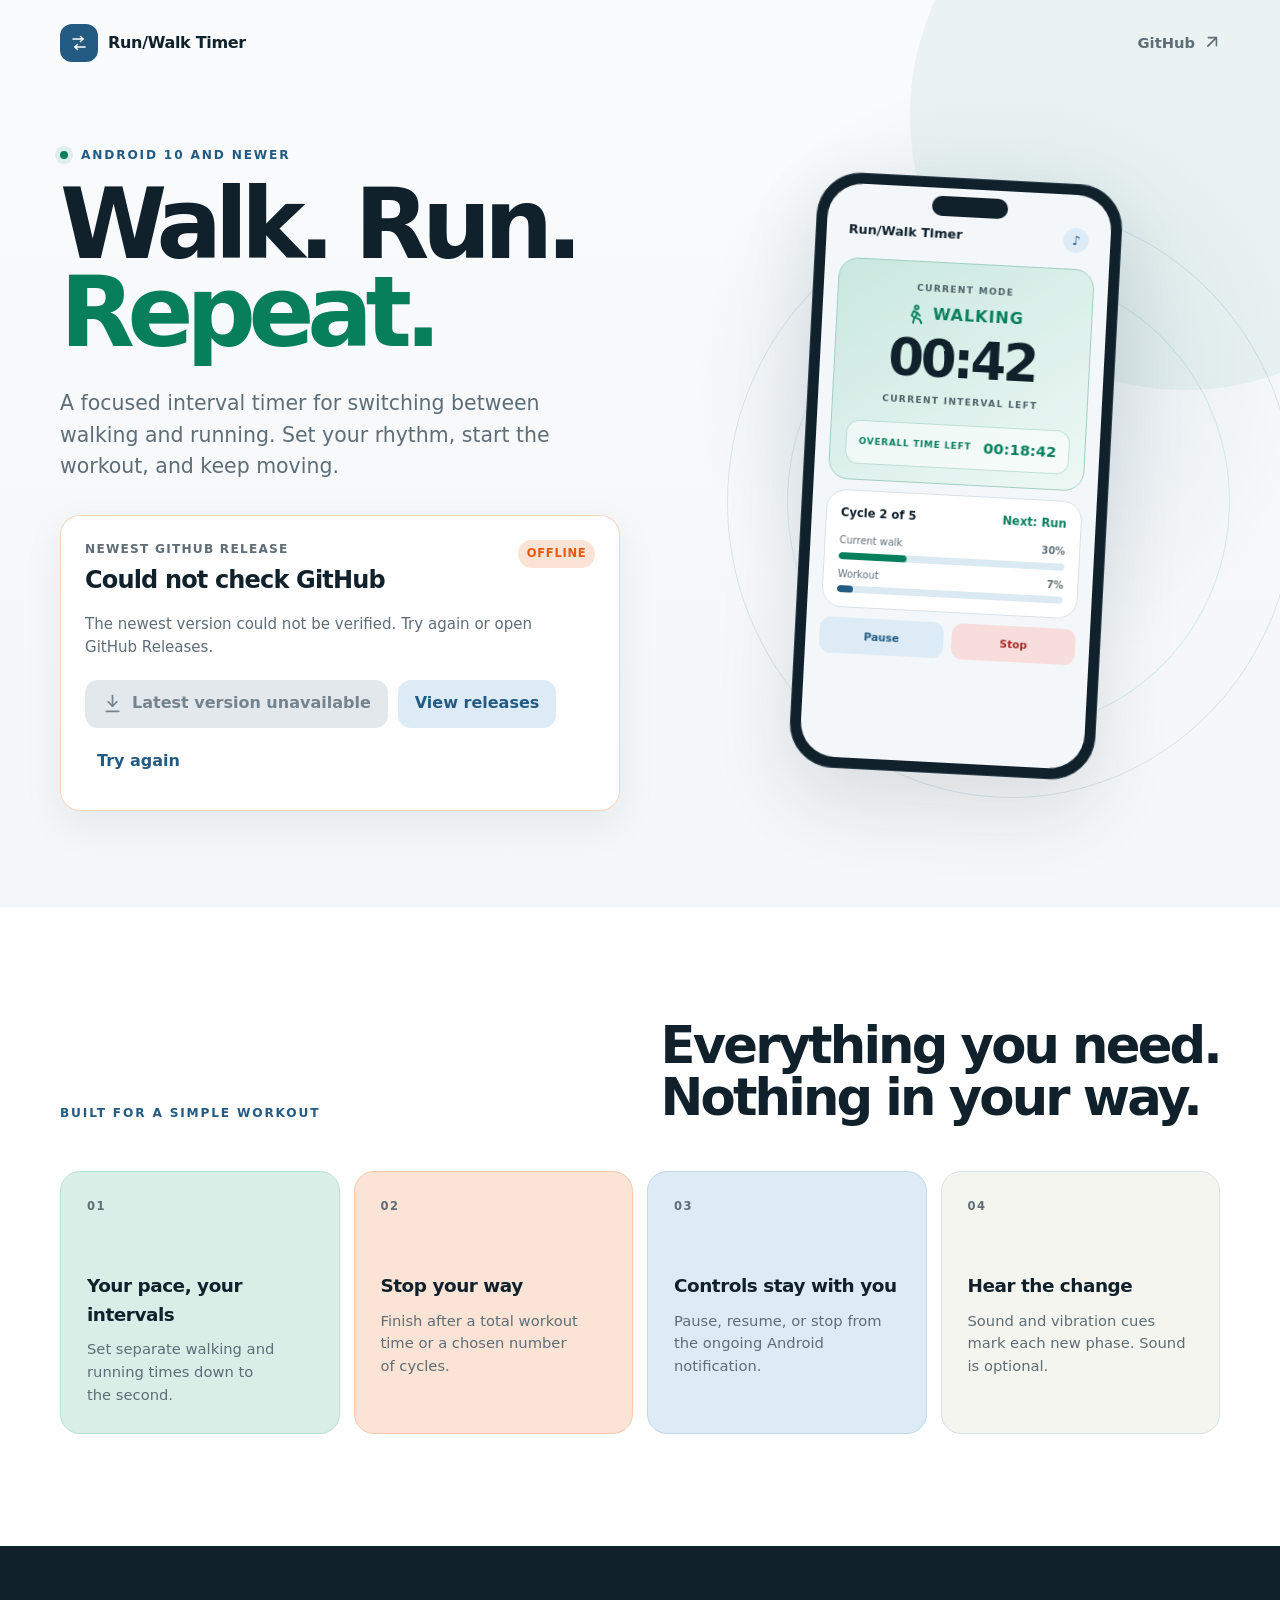
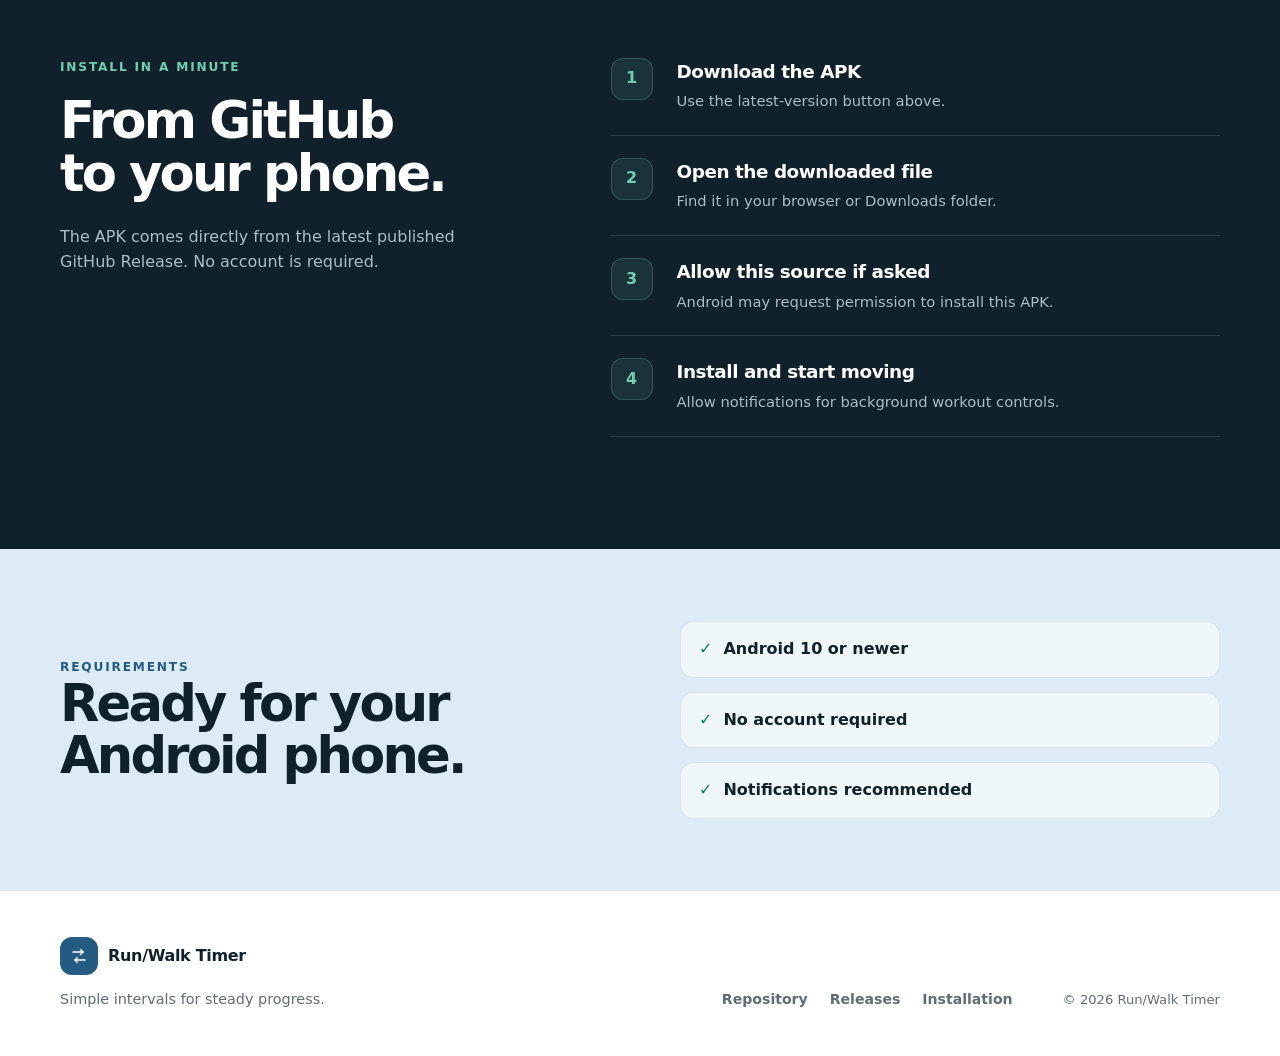
==== website/index.html @ bf188dac "Initial release of Run Walk Timer" ====
<!doctype html>
<html lang="en">
  <head>
    <meta charset="utf-8" />
    <meta name="viewport" content="width=device-width, initial-scale=1" />
    <meta
      name="description"
      content="Download the latest Run/Walk Timer APK directly from GitHub Releases."
    />
    <meta name="theme-color" content="#f4f7f9" />
    <title>Run/Walk Timer — Android download</title>
    <link rel="icon" href="favicon.svg" type="image/svg+xml" />
    <link rel="stylesheet" href="styles.css" />
    <script src="config.js" defer></script>
    <script src="app.js" defer></script>
  </head>
  <body>
    <a class="skip-link" href="#main-content">Skip to content</a>

    <header class="site-header">
      <div class="shell header-inner">
        <a class="brand" href="#top" aria-label="Run/Walk Timer home">
          <span class="brand-mark" aria-hidden="true">
            <svg viewBox="0 0 48 48" role="img">
              <path d="M12 16h20l-5-5" />
              <path d="m32 16-5 5" />
              <path d="M36 32H16l5-5" />
              <path d="m16 32 5 5" />
            </svg>
          </span>
          <span>Run/Walk Timer</span>
        </a>

        <a class="header-link" data-repository-link href="#">
          GitHub
          <svg viewBox="0 0 20 20" aria-hidden="true">
            <path d="M7 4h9v9" />
            <path d="m16 4-9.5 9.5" />
          </svg>
        </a>
      </div>
    </header>

    <main id="main-content">
      <section class="hero" id="top">
        <div class="shell hero-grid">
          <div class="hero-copy">
            <p class="eyebrow">
              <span class="status-dot" aria-hidden="true"></span>
              Android 10 and newer
            </p>
            <h1>Walk. Run.<br /><span>Repeat.</span></h1>
            <p class="hero-intro">
              A focused interval timer for switching between walking and running.
              Set your rhythm, start the workout, and keep moving.
            </p>

            <section
              class="release-card"
              id="release-panel"
              data-state="loading"
              aria-labelledby="release-version"
              aria-busy="true"
            >
              <div class="release-heading">
                <div>
                  <p class="release-label">Newest GitHub release</p>
                  <h2 id="release-version">Checking GitHub…</h2>
                </div>
                <span class="release-badge" id="release-badge">Live</span>
              </div>

              <p class="release-message" id="release-message" aria-live="polite">
                Looking for the newest Android package.
              </p>

              <dl class="release-meta" id="release-meta" hidden>
                <div>
                  <dt>Published</dt>
                  <dd id="release-date">—</dd>
                </div>
                <div>
                  <dt>APK size</dt>
                  <dd id="release-size">—</dd>
                </div>
              </dl>

              <div class="release-actions">
                <a
                  class="button button-primary"
                  id="download-button"
                  aria-disabled="true"
                >
                  <svg viewBox="0 0 24 24" aria-hidden="true">
                    <path d="M12 3v12" />
                    <path d="m7 10 5 5 5-5" />
                    <path d="M5 21h14" />
                  </svg>
                  <span>Checking latest version…</span>
                </a>
                <a
                  class="button button-secondary"
                  id="releases-button"
                  data-releases-link
                  href="#"
                >
                  View releases
                </a>
                <button class="text-button" id="retry-button" type="button" hidden>
                  Try again
                </button>
              </div>
            </section>
          </div>

          <div class="phone-stage" aria-label="Preview of the Run/Walk Timer app">
            <div class="orbit orbit-one" aria-hidden="true"></div>
            <div class="orbit orbit-two" aria-hidden="true"></div>
            <div class="phone">
              <div class="phone-speaker" aria-hidden="true"></div>
              <div class="phone-screen">
                <div class="phone-title-row">
                  <span>Run/Walk Timer</span>
                  <span class="phone-sound" aria-hidden="true">♪</span>
                </div>

                <div class="mode-card">
                  <p>Current mode</p>
                  <strong>
                    <svg viewBox="0 0 24 24" aria-hidden="true">
                      <circle cx="13" cy="4" r="2" />
                      <path d="m10 21 1-6-3-2 2-5 4 2 3 3" />
                      <path d="m14 10-2 5 5 2 2 4" />
                    </svg>
                    Walking
                  </strong>
                  <span class="mode-time">00:42</span>
                  <small>Current interval left</small>
                  <div class="overall-time">
                    <span>Overall time left</span>
                    <b>00:18:42</b>
                  </div>
                </div>

                <div class="progress-card">
                  <div><b>Cycle 2 of 5</b><span>Next: Run</span></div>
                  <p>Current walk <b>30%</b></p>
                  <span class="progress-track"><i></i></span>
                  <p>Workout <b>7%</b></p>
                  <span class="progress-track workout"><i></i></span>
                </div>

                <div class="phone-controls" aria-hidden="true">
                  <span>Pause</span>
                  <span>Stop</span>
                </div>
              </div>
            </div>
          </div>
        </div>
      </section>

      <section class="section" id="features">
        <div class="shell">
          <div class="section-heading">
            <p class="eyebrow">Built for a simple workout</p>
            <h2>Everything you need.<br />Nothing in your way.</h2>
          </div>

          <div class="feature-grid">
            <article class="feature-card feature-walk">
              <span class="feature-number">01</span>
              <h3>Your pace, your intervals</h3>
              <p>Set separate walking and running times down to the second.</p>
            </article>
            <article class="feature-card feature-run">
              <span class="feature-number">02</span>
              <h3>Stop your way</h3>
              <p>Finish after a total workout time or a chosen number of cycles.</p>
            </article>
            <article class="feature-card feature-blue">
              <span class="feature-number">03</span>
              <h3>Controls stay with you</h3>
              <p>Pause, resume, or stop from the ongoing Android notification.</p>
            </article>
            <article class="feature-card feature-neutral">
              <span class="feature-number">04</span>
              <h3>Hear the change</h3>
              <p>Sound and vibration cues mark each new phase. Sound is optional.</p>
            </article>
          </div>
        </div>
      </section>

      <section class="section install-section" id="install">
        <div class="shell install-grid">
          <div class="section-heading install-heading">
            <p class="eyebrow">Install in a minute</p>
            <h2>From GitHub<br />to your phone.</h2>
            <p>
              The APK comes directly from the latest published GitHub Release.
              No account is required.
            </p>
          </div>

          <ol class="steps">
            <li>
              <span>1</span>
              <div><h3>Download the APK</h3><p>Use the latest-version button above.</p></div>
            </li>
            <li>
              <span>2</span>
              <div><h3>Open the downloaded file</h3><p>Find it in your browser or Downloads folder.</p></div>
            </li>
            <li>
              <span>3</span>
              <div><h3>Allow this source if asked</h3><p>Android may request permission to install this APK.</p></div>
            </li>
            <li>
              <span>4</span>
              <div><h3>Install and start moving</h3><p>Allow notifications for background workout controls.</p></div>
            </li>
          </ol>
        </div>
      </section>

      <section class="requirements">
        <div class="shell requirements-inner">
          <div>
            <p class="eyebrow">Requirements</p>
            <h2>Ready for your Android phone.</h2>
          </div>
          <ul>
            <li><span aria-hidden="true">✓</span> Android 10 or newer</li>
            <li><span aria-hidden="true">✓</span> No account required</li>
            <li><span aria-hidden="true">✓</span> Notifications recommended</li>
          </ul>
        </div>
      </section>
    </main>

    <footer class="site-footer">
      <div class="shell footer-inner">
        <div>
          <a class="brand footer-brand" href="#top">
            <span class="brand-mark" aria-hidden="true">
              <svg viewBox="0 0 48 48"><path d="M12 16h20l-5-5" /><path d="m32 16-5 5" /><path d="M36 32H16l5-5" /><path d="m16 32 5 5" /></svg>
            </span>
            <span>Run/Walk Timer</span>
          </a>
          <p>Simple intervals for steady progress.</p>
        </div>
        <nav aria-label="Footer navigation">
          <a data-repository-link href="#">Repository</a>
          <a data-releases-link href="#">Releases</a>
          <a href="#install">Installation</a>
        </nav>
        <p class="copyright">© <span id="current-year"></span> Run/Walk Timer</p>
      </div>
    </footer>
  </body>
</html>
---- website/styles.css ----
:root {
  --ink: #10212c;
  --muted: #5f6d76;
  --paper: #f4f7f9;
  --surface: #ffffff;
  --line: #d9e1e6;
  --blue: #235b83;
  --blue-dark: #174464;
  --blue-soft: #dcebf5;
  --walk: #087f5b;
  --walk-soft: #d8eee7;
  --run: #e8590c;
  --run-soft: #fbe4d5;
  --danger: #a52a2a;
  --shadow: 0 30px 80px rgb(16 33 44 / 12%);
  --radius-lg: 30px;
  --radius-md: 20px;
  --shell: 1160px;
}

* {
  box-sizing: border-box;
}

html {
  scroll-behavior: smooth;
}

body {
  margin: 0;
  color: var(--ink);
  background: var(--paper);
  font-family:
    Inter, ui-sans-serif, system-ui, -apple-system, BlinkMacSystemFont, "Segoe UI",
    sans-serif;
  line-height: 1.55;
  -webkit-font-smoothing: antialiased;
}

a {
  color: inherit;
}

button,
a {
  -webkit-tap-highlight-color: transparent;
}

button {
  font: inherit;
}

svg {
  display: block;
}

.shell {
  width: min(calc(100% - 40px), var(--shell));
  margin-inline: auto;
}

.skip-link {
  position: fixed;
  z-index: 100;
  top: 12px;
  left: 12px;
  padding: 10px 16px;
  color: #fff;
  background: var(--ink);
  border-radius: 8px;
  transform: translateY(-160%);
}

.skip-link:focus {
  transform: translateY(0);
}

:focus-visible {
  outline: 3px solid rgb(35 91 131 / 35%);
  outline-offset: 4px;
}

.site-header {
  position: absolute;
  z-index: 10;
  top: 0;
  right: 0;
  left: 0;
  padding-top: 24px;
}

.header-inner,
.footer-inner {
  display: flex;
  align-items: center;
  justify-content: space-between;
}

.brand {
  display: inline-flex;
  gap: 10px;
  align-items: center;
  color: var(--ink);
  font-weight: 800;
  letter-spacing: -0.02em;
  text-decoration: none;
}

.brand-mark {
  display: grid;
  width: 38px;
  height: 38px;
  place-items: center;
  color: #fff;
  background: var(--blue);
  border-radius: 12px;
}

.brand-mark svg {
  width: 24px;
  fill: none;
  stroke: currentcolor;
  stroke-linecap: round;
  stroke-linejoin: round;
  stroke-width: 3;
}

.header-link {
  display: inline-flex;
  gap: 7px;
  align-items: center;
  color: var(--muted);
  font-size: 0.92rem;
  font-weight: 700;
  text-decoration: none;
}

.header-link:hover {
  color: var(--blue);
}

.header-link svg {
  width: 18px;
  fill: none;
  stroke: currentcolor;
  stroke-linecap: round;
  stroke-linejoin: round;
  stroke-width: 1.8;
}

.hero {
  position: relative;
  min-height: 820px;
  padding: 146px 0 96px;
  overflow: hidden;
  background:
    radial-gradient(circle at 78% 42%, rgb(35 91 131 / 12%), transparent 27%),
    linear-gradient(180deg, #f9fbfc 0%, var(--paper) 100%);
}

.hero::before {
  position: absolute;
  top: -160px;
  right: -180px;
  width: 550px;
  height: 550px;
  background: rgb(8 127 91 / 6%);
  border-radius: 50%;
  content: "";
}

.hero-grid {
  position: relative;
  display: grid;
  grid-template-columns: minmax(0, 1.03fr) minmax(380px, 0.97fr);
  gap: 72px;
  align-items: center;
}

.hero-copy {
  max-width: 620px;
}

.eyebrow {
  margin: 0 0 16px;
  color: var(--blue);
  font-size: 0.76rem;
  font-weight: 850;
  letter-spacing: 0.15em;
  text-transform: uppercase;
}

.status-dot {
  display: inline-block;
  width: 8px;
  height: 8px;
  margin-right: 7px;
  background: var(--walk);
  border-radius: 50%;
  box-shadow: 0 0 0 5px rgb(8 127 91 / 10%);
}

h1,
h2,
h3,
p {
  text-wrap: pretty;
}

h1 {
  max-width: 680px;
  margin: 0;
  font-size: clamp(4rem, 7.6vw, 7rem);
  line-height: 0.91;
  letter-spacing: -0.075em;
}

h1 span {
  color: var(--walk);
}

.hero-intro {
  max-width: 570px;
  margin: 30px 0 32px;
  color: var(--muted);
  font-size: clamp(1.08rem, 2vw, 1.28rem);
}

.release-card {
  max-width: 590px;
  padding: 24px;
  background: rgb(255 255 255 / 84%);
  border: 1px solid rgb(217 225 230 / 90%);
  border-radius: var(--radius-md);
  box-shadow: 0 14px 40px rgb(16 33 44 / 7%);
  backdrop-filter: blur(12px);
}

.release-card[data-state="success"] {
  border-color: rgb(8 127 91 / 30%);
}

.release-card[data-state="error"],
.release-card[data-state="missing"] {
  border-color: rgb(232 89 12 / 24%);
}

.release-heading {
  display: flex;
  gap: 18px;
  align-items: flex-start;
  justify-content: space-between;
}

.release-label {
  margin: 0 0 3px;
  color: var(--muted);
  font-size: 0.76rem;
  font-weight: 800;
  letter-spacing: 0.1em;
  text-transform: uppercase;
}

.release-heading h2 {
  margin: 0;
  font-size: 1.5rem;
  letter-spacing: -0.035em;
}

.release-badge {
  flex: 0 0 auto;
  padding: 5px 9px;
  color: var(--walk);
  background: var(--walk-soft);
  border-radius: 999px;
  font-size: 0.72rem;
  font-weight: 850;
  letter-spacing: 0.06em;
  text-transform: uppercase;
}

.release-card[data-state="loading"] .release-badge {
  animation: pulse 1.5s ease-in-out infinite;
}

.release-card[data-state="error"] .release-badge,
.release-card[data-state="missing"] .release-badge {
  color: var(--run);
  background: var(--run-soft);
}

.release-message {
  margin: 14px 0 0;
  color: var(--muted);
  font-size: 0.94rem;
}

.release-meta {
  display: flex;
  gap: 30px;
  margin: 18px 0 0;
}

.release-meta[hidden] {
  display: none;
}

.release-meta div {
  display: grid;
  gap: 2px;
}

.release-meta dt {
  color: var(--muted);
  font-size: 0.74rem;
  font-weight: 700;
  text-transform: uppercase;
}

.release-meta dd {
  margin: 0;
  font-size: 0.9rem;
  font-weight: 800;
}

.release-actions {
  display: flex;
  flex-wrap: wrap;
  gap: 10px;
  align-items: center;
  margin-top: 20px;
}

.button,
.text-button {
  min-height: 48px;
  border: 0;
  border-radius: 13px;
  font-weight: 800;
  text-decoration: none;
  cursor: pointer;
}

.button {
  display: inline-flex;
  gap: 9px;
  align-items: center;
  justify-content: center;
  padding: 11px 17px;
}

.button svg {
  width: 21px;
  fill: none;
  stroke: currentcolor;
  stroke-linecap: round;
  stroke-linejoin: round;
  stroke-width: 2;
}

.button-primary {
  color: #fff;
  background: var(--blue);
  box-shadow: 0 10px 24px rgb(35 91 131 / 20%);
}

.button-primary:hover {
  background: var(--blue-dark);
  transform: translateY(-1px);
}

.button-primary[aria-disabled="true"] {
  color: #75838c;
  background: #e2e8ec;
  box-shadow: none;
  pointer-events: none;
}

.button-secondary {
  color: var(--blue);
  background: var(--blue-soft);
}

.button-secondary:hover {
  background: #cfe2ef;
}

.text-button {
  padding: 10px 12px;
  color: var(--blue);
  background: transparent;
}

.text-button:hover {
  background: var(--blue-soft);
}

.phone-stage {
  position: relative;
  min-height: 600px;
}

.orbit {
  position: absolute;
  border: 1px solid rgb(35 91 131 / 13%);
  border-radius: 50%;
}

.orbit-one {
  inset: 28px -75px -20px 35px;
}

.orbit-two {
  inset: 95px -10px 48px 95px;
  border-color: rgb(8 127 91 / 12%);
}

.phone {
  position: absolute;
  z-index: 2;
  top: 0;
  left: 50%;
  width: 306px;
  padding: 10px;
  background: #10212c;
  border: 1px solid #2c3f4b;
  border-radius: 44px;
  box-shadow: var(--shadow);
  transform: translateX(-50%) rotate(3deg);
}

.phone-speaker {
  position: absolute;
  z-index: 3;
  top: 18px;
  left: 50%;
  width: 76px;
  height: 20px;
  background: #10212c;
  border-radius: 999px;
  transform: translateX(-50%);
}

.phone-screen {
  min-height: 574px;
  padding: 25px 14px 18px;
  overflow: hidden;
  background: #f4f7f9;
  border-radius: 35px;
}

.phone-title-row {
  display: flex;
  align-items: center;
  justify-content: space-between;
  padding: 8px 8px 16px;
  font-size: 0.8rem;
  font-weight: 850;
}

.phone-sound {
  display: grid;
  width: 25px;
  height: 25px;
  place-items: center;
  color: var(--blue);
  background: var(--blue-soft);
  border-radius: 50%;
}

.mode-card,
.progress-card {
  background: var(--surface);
  border: 1px solid var(--line);
  border-radius: 20px;
}

.mode-card {
  padding: 19px 15px 15px;
  text-align: center;
  background: linear-gradient(145deg, #c9e8df, #eef8f5);
  border-color: #9fcfc0;
}

.mode-card p,
.mode-card small {
  margin: 0;
  color: #4f6268;
  font-size: 0.57rem;
  font-weight: 850;
  letter-spacing: 0.14em;
  text-transform: uppercase;
}

.mode-card strong {
  display: flex;
  gap: 6px;
  align-items: center;
  justify-content: center;
  margin-top: 7px;
  color: var(--walk);
  font-size: 1rem;
  letter-spacing: 0.06em;
  text-transform: uppercase;
}

.mode-card strong svg {
  width: 22px;
  fill: none;
  stroke: currentcolor;
  stroke-linecap: round;
  stroke-linejoin: round;
  stroke-width: 2;
}

.mode-time {
  display: block;
  margin: 2px 0 -2px;
  font-size: 3.2rem;
  font-weight: 850;
  line-height: 1.15;
  letter-spacing: -0.06em;
}

.overall-time {
  display: flex;
  align-items: center;
  justify-content: space-between;
  margin-top: 12px;
  padding: 10px 12px;
  color: var(--walk);
  background: rgb(255 255 255 / 55%);
  border: 1px solid rgb(8 127 91 / 22%);
  border-radius: 13px;
}

.overall-time span {
  font-size: 0.56rem;
  font-weight: 850;
  letter-spacing: 0.08em;
  text-transform: uppercase;
}

.overall-time b {
  font-size: 0.92rem;
}

.progress-card {
  margin-top: 10px;
  padding: 14px;
}

.progress-card > div,
.progress-card p {
  display: flex;
  justify-content: space-between;
}

.progress-card > div {
  margin-bottom: 10px;
  font-size: 0.72rem;
}

.progress-card > div span {
  color: var(--walk);
  font-weight: 800;
}

.progress-card p {
  margin: 7px 0 4px;
  color: var(--muted);
  font-size: 0.62rem;
}

.progress-track {
  display: block;
  height: 7px;
  overflow: hidden;
  background: #dbe9f2;
  border-radius: 99px;
}

.progress-track i {
  display: block;
  width: 30%;
  height: 100%;
  background: var(--walk);
  border-radius: inherit;
}

.progress-track.workout i {
  width: 7%;
  background: var(--blue);
}

.phone-controls {
  display: grid;
  grid-template-columns: 1fr 1fr;
  gap: 8px;
  margin-top: 10px;
}

.phone-controls span {
  padding: 10px;
  color: var(--blue);
  background: var(--blue-soft);
  border-radius: 11px;
  font-size: 0.66rem;
  font-weight: 850;
  text-align: center;
}

.phone-controls span:last-child {
  color: var(--danger);
  background: #f8dddd;
}

.section {
  padding: 112px 0;
  background: var(--surface);
}

.section-heading {
  display: flex;
  align-items: flex-end;
  justify-content: space-between;
  margin-bottom: 48px;
}

.section-heading .eyebrow,
.section-heading h2 {
  margin: 0;
}

.section-heading h2,
.requirements h2 {
  font-size: clamp(2.2rem, 4vw, 4rem);
  line-height: 1.02;
  letter-spacing: -0.055em;
}

.feature-grid {
  display: grid;
  grid-template-columns: repeat(4, 1fr);
  gap: 14px;
}

.feature-card {
  min-height: 255px;
  padding: 26px;
  border: 1px solid var(--line);
  border-radius: var(--radius-md);
}

.feature-walk {
  background: var(--walk-soft);
  border-color: #b9dfd3;
}

.feature-run {
  background: var(--run-soft);
  border-color: #f4c9ad;
}

.feature-blue {
  background: var(--blue-soft);
  border-color: #bfd9ea;
}

.feature-neutral {
  background: #f5f5ef;
}

.feature-number {
  display: block;
  margin-bottom: 56px;
  color: var(--muted);
  font-size: 0.72rem;
  font-weight: 850;
  letter-spacing: 0.12em;
}

.feature-card h3,
.steps h3 {
  margin: 0;
  font-size: 1.15rem;
  letter-spacing: -0.025em;
}

.feature-card p {
  margin: 9px 0 0;
  color: var(--muted);
  font-size: 0.92rem;
}

.install-section {
  background: var(--ink);
}

.install-grid {
  display: grid;
  grid-template-columns: 0.85fr 1.15fr;
  gap: 100px;
  align-items: start;
}

.install-heading {
  display: block;
  margin: 0;
  color: #fff;
}

.install-heading .eyebrow {
  margin-bottom: 18px;
  color: #72ceb1;
}

.install-heading p:last-child {
  max-width: 430px;
  margin: 26px 0 0;
  color: #afbdc5;
}

.steps {
  display: grid;
  gap: 0;
  margin: 0;
  padding: 0;
  color: #fff;
  list-style: none;
}

.steps li {
  display: grid;
  grid-template-columns: 48px 1fr;
  gap: 18px;
  padding: 22px 0;
  border-bottom: 1px solid rgb(255 255 255 / 12%);
}

.steps li:first-child {
  padding-top: 0;
}

.steps li > span {
  display: grid;
  width: 42px;
  height: 42px;
  place-items: center;
  color: #72ceb1;
  background: rgb(114 206 177 / 10%);
  border: 1px solid rgb(114 206 177 / 25%);
  border-radius: 12px;
  font-weight: 850;
}

.steps p {
  margin: 4px 0 0;
  color: #afbdc5;
  font-size: 0.92rem;
}

.requirements {
  padding: 72px 0;
  background: var(--blue-soft);
}

.requirements-inner {
  display: grid;
  grid-template-columns: 1fr 1fr;
  gap: 80px;
  align-items: center;
}

.requirements .eyebrow,
.requirements h2 {
  margin: 0;
}

.requirements ul {
  display: grid;
  gap: 14px;
  margin: 0;
  padding: 0;
  list-style: none;
}

.requirements li {
  display: flex;
  gap: 11px;
  align-items: center;
  padding: 15px 18px;
  background: rgb(255 255 255 / 58%);
  border: 1px solid rgb(35 91 131 / 12%);
  border-radius: 14px;
  font-weight: 750;
}

.requirements li span {
  color: var(--walk);
  font-weight: 900;
}

.site-footer {
  padding: 46px 0;
  background: var(--surface);
}

.footer-inner {
  display: grid;
  grid-template-columns: 1fr auto auto;
  gap: 50px;
  align-items: end;
}

.footer-brand + p {
  margin: 12px 0 0;
  color: var(--muted);
  font-size: 0.9rem;
}

.footer-inner nav {
  display: flex;
  gap: 22px;
}

.footer-inner nav a {
  color: var(--muted);
  font-size: 0.88rem;
  font-weight: 700;
  text-decoration: none;
}

.footer-inner nav a:hover {
  color: var(--blue);
}

.copyright {
  margin: 0;
  color: var(--muted);
  font-size: 0.82rem;
  white-space: nowrap;
}

@keyframes pulse {
  0%,
  100% {
    opacity: 0.5;
  }
  50% {
    opacity: 1;
  }
}

@media (max-width: 980px) {
  .hero-grid {
    grid-template-columns: 1fr minmax(300px, 0.65fr);
    gap: 36px;
  }

  .phone-stage {
    transform: scale(0.86);
  }

  .feature-grid {
    grid-template-columns: repeat(2, 1fr);
  }

  .feature-card {
    min-height: 220px;
  }

  .feature-number {
    margin-bottom: 38px;
  }

  .install-grid {
    gap: 60px;
  }

  .footer-inner {
    grid-template-columns: 1fr auto;
  }

  .copyright {
    grid-column: 1 / -1;
  }
}

@media (max-width: 760px) {
  .site-header {
    padding-top: 18px;
  }

  .header-link {
    font-size: 0;
  }

  .header-link svg {
    width: 24px;
  }

  .hero {
    padding-top: 120px;
  }

  .hero-grid {
    grid-template-columns: 1fr;
  }

  .hero-copy {
    max-width: none;
  }

  h1 {
    font-size: clamp(3.8rem, 18vw, 6rem);
  }

  .phone-stage {
    min-height: 580px;
    margin-top: 20px;
    transform: none;
  }

  .section {
    padding: 82px 0;
  }

  .section-heading,
  .install-grid,
  .requirements-inner {
    display: grid;
    grid-template-columns: 1fr;
    gap: 32px;
  }

  .install-grid {
    gap: 56px;
  }

  .requirements-inner {
    gap: 36px;
  }

  .footer-inner {
    grid-template-columns: 1fr;
    gap: 28px;
    align-items: start;
  }

  .copyright {
    grid-column: auto;
  }
}

@media (max-width: 520px) {
  .shell {
    width: min(calc(100% - 28px), var(--shell));
  }

  .brand {
    font-size: 0.93rem;
  }

  .brand-mark {
    width: 34px;
    height: 34px;
  }

  .hero {
    padding-bottom: 62px;
  }

  .hero-intro {
    margin-top: 24px;
  }

  .release-card {
    padding: 20px;
  }

  .release-actions,
  .release-actions .button {
    width: 100%;
  }

  .release-meta {
    justify-content: space-between;
  }

  .phone-stage {
    min-height: 550px;
  }

  .phone {
    width: 286px;
    transform: translateX(-50%) rotate(2deg);
  }

  .phone-screen {
    min-height: 538px;
  }

  .feature-grid {
    grid-template-columns: 1fr;
  }

  .feature-card {
    min-height: auto;
  }

  .feature-number {
    margin-bottom: 30px;
  }

  .footer-inner nav {
    flex-wrap: wrap;
  }
}

@media (prefers-reduced-motion: reduce) {
  html {
    scroll-behavior: auto;
  }

  *,
  *::before,
  *::after {
    scroll-behavior: auto !important;
    animation-duration: 0.01ms !important;
    animation-iteration-count: 1 !important;
    transition-duration: 0.01ms !important;
  }
}
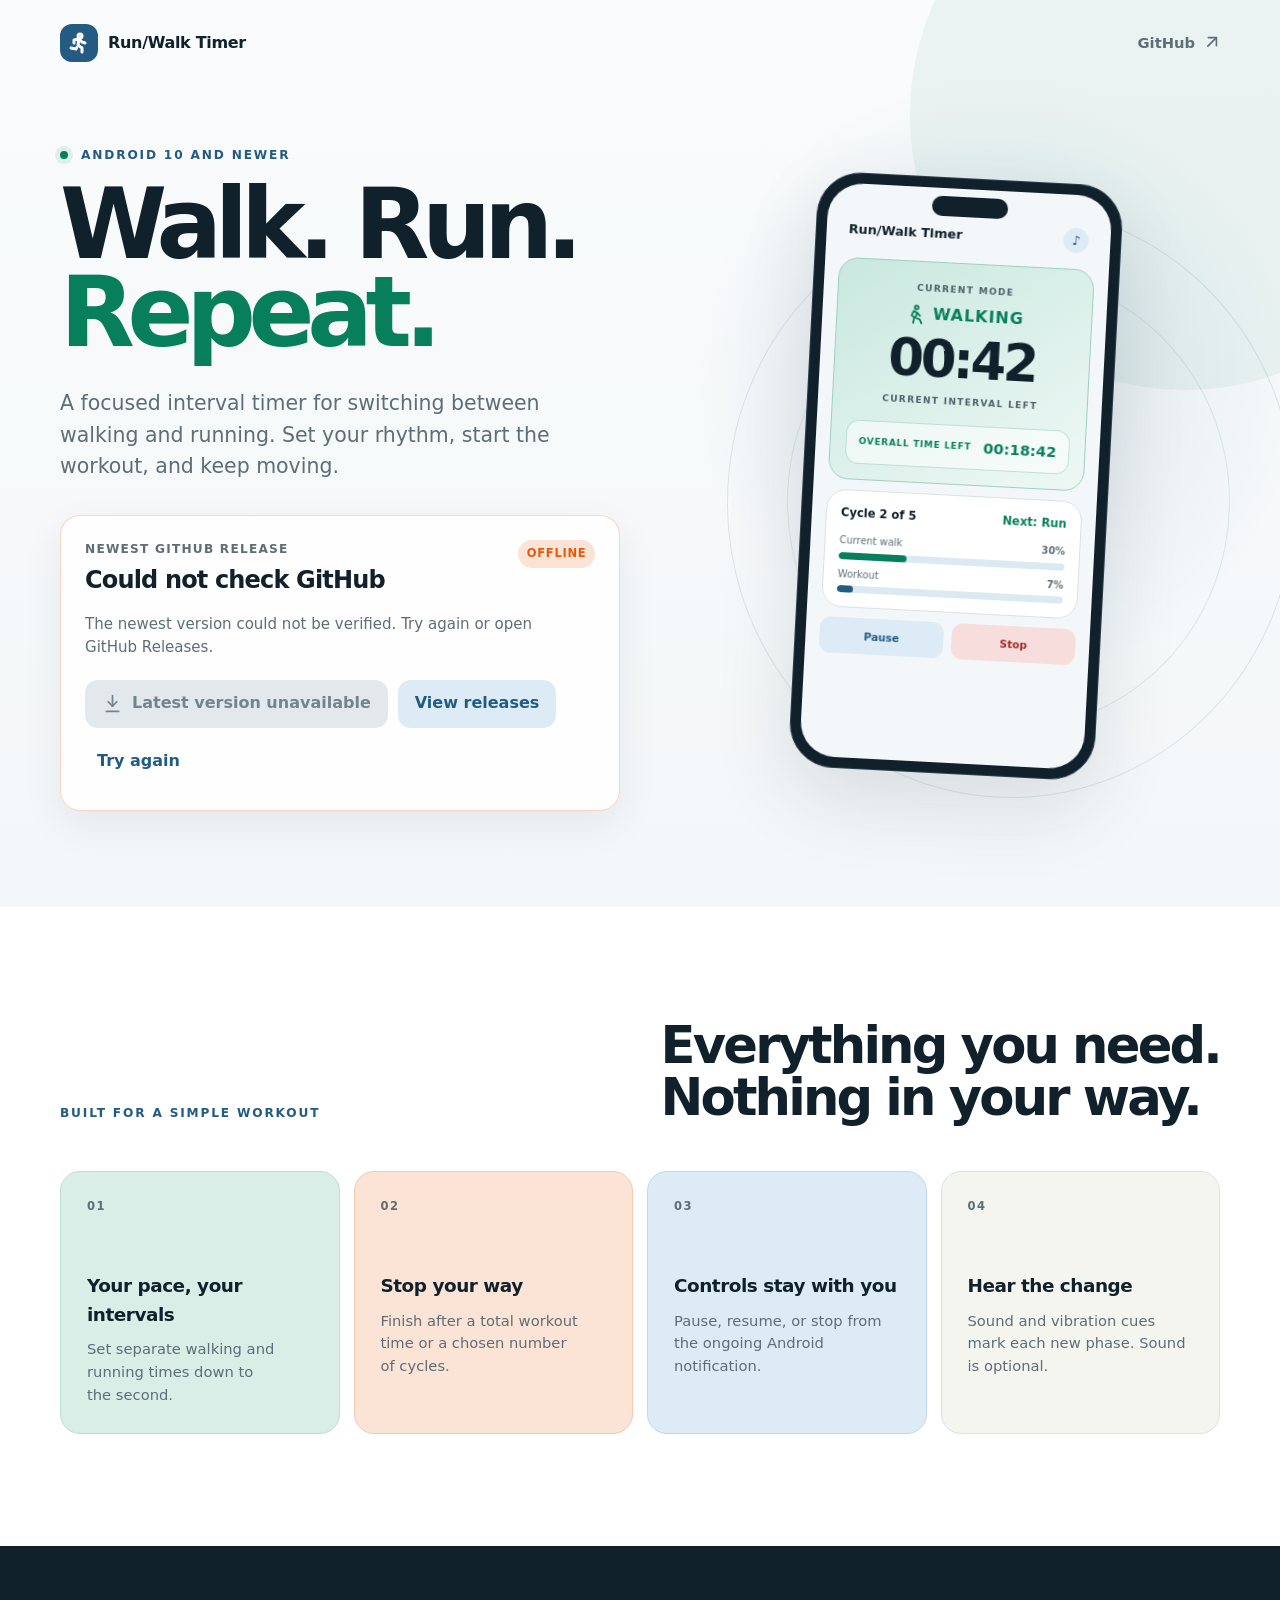
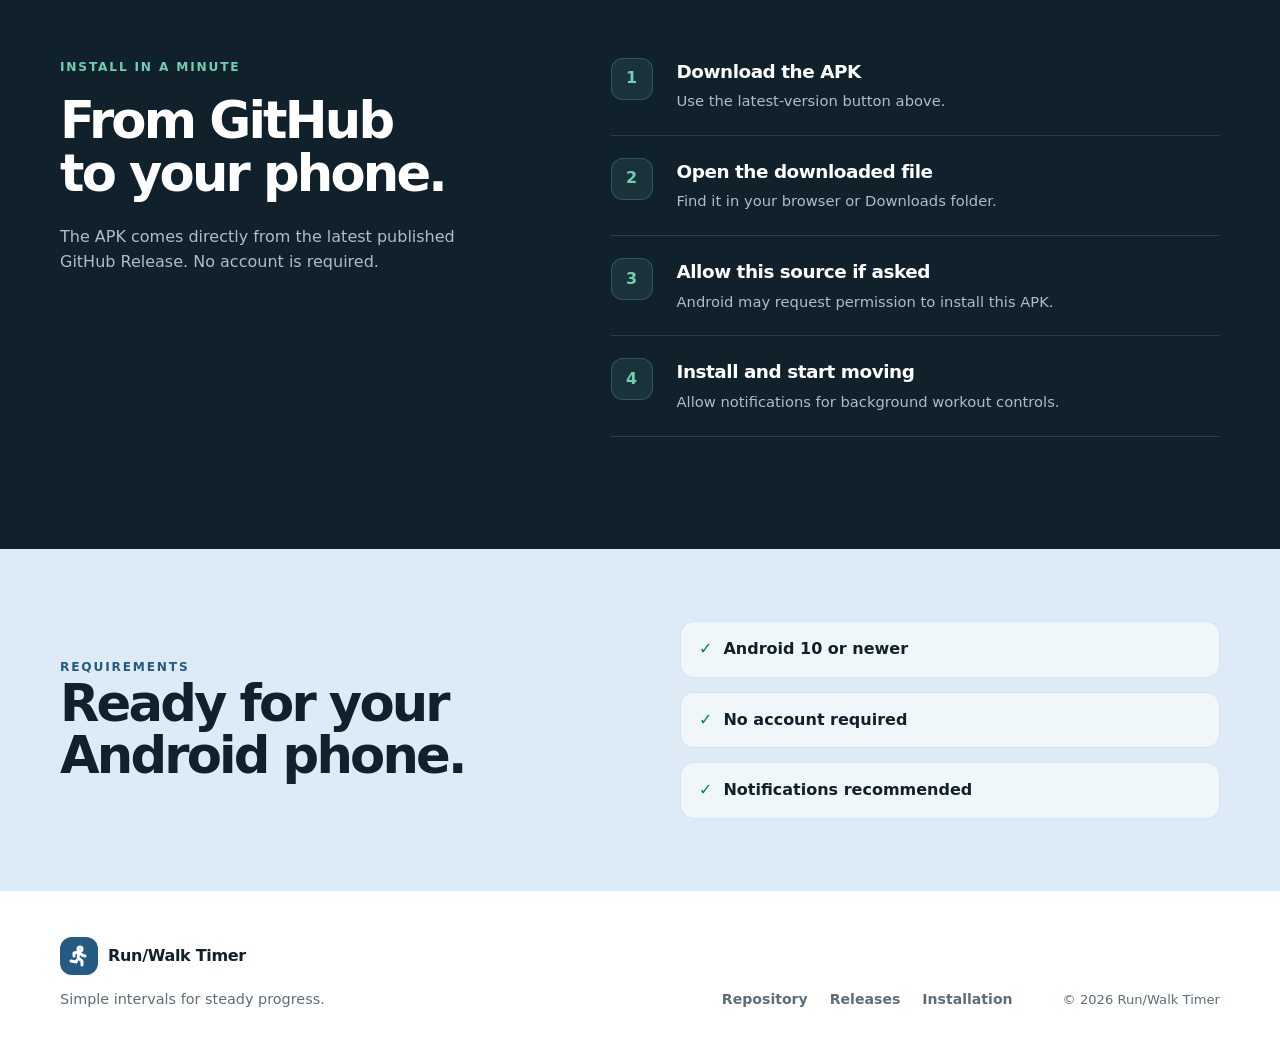
==== commit 54ca0abc: "Use Tabler Run launcher icon" ====
--- a/website/index.html
+++ b/website/index.html
@@ -21,11 +21,11 @@
       <div class="shell header-inner">
         <a class="brand" href="#top" aria-label="Run/Walk Timer home">
           <span class="brand-mark" aria-hidden="true">
-            <svg viewBox="0 0 48 48" role="img">
-              <path d="M12 16h20l-5-5" />
-              <path d="m32 16-5 5" />
-              <path d="M36 32H16l5-5" />
-              <path d="m16 32 5 5" />
+            <svg viewBox="0 0 24 24" role="img">
+              <path d="M11.007 5a2 2 0 1 0 4 0a2 2 0 1 0 -4 0" />
+              <path d="M4 17l5 1l.75 -1.5" />
+              <path d="M15 21v-4l-4 -3l1 -6" />
+              <path d="M7 12v-3l5 -1l3 3l3 1" />
             </svg>
           </span>
           <span>Run/Walk Timer</span>
@@ -244,7 +244,7 @@
         <div>
           <a class="brand footer-brand" href="#top">
             <span class="brand-mark" aria-hidden="true">
-              <svg viewBox="0 0 48 48"><path d="M12 16h20l-5-5" /><path d="m32 16-5 5" /><path d="M36 32H16l5-5" /><path d="m16 32 5 5" /></svg>
+              <svg viewBox="0 0 24 24"><path d="M11.007 5a2 2 0 1 0 4 0a2 2 0 1 0 -4 0" /><path d="M4 17l5 1l.75 -1.5" /><path d="M15 21v-4l-4 -3l1 -6" /><path d="M7 12v-3l5 -1l3 3l3 1" /></svg>
             </span>
             <span>Run/Walk Timer</span>
           </a>
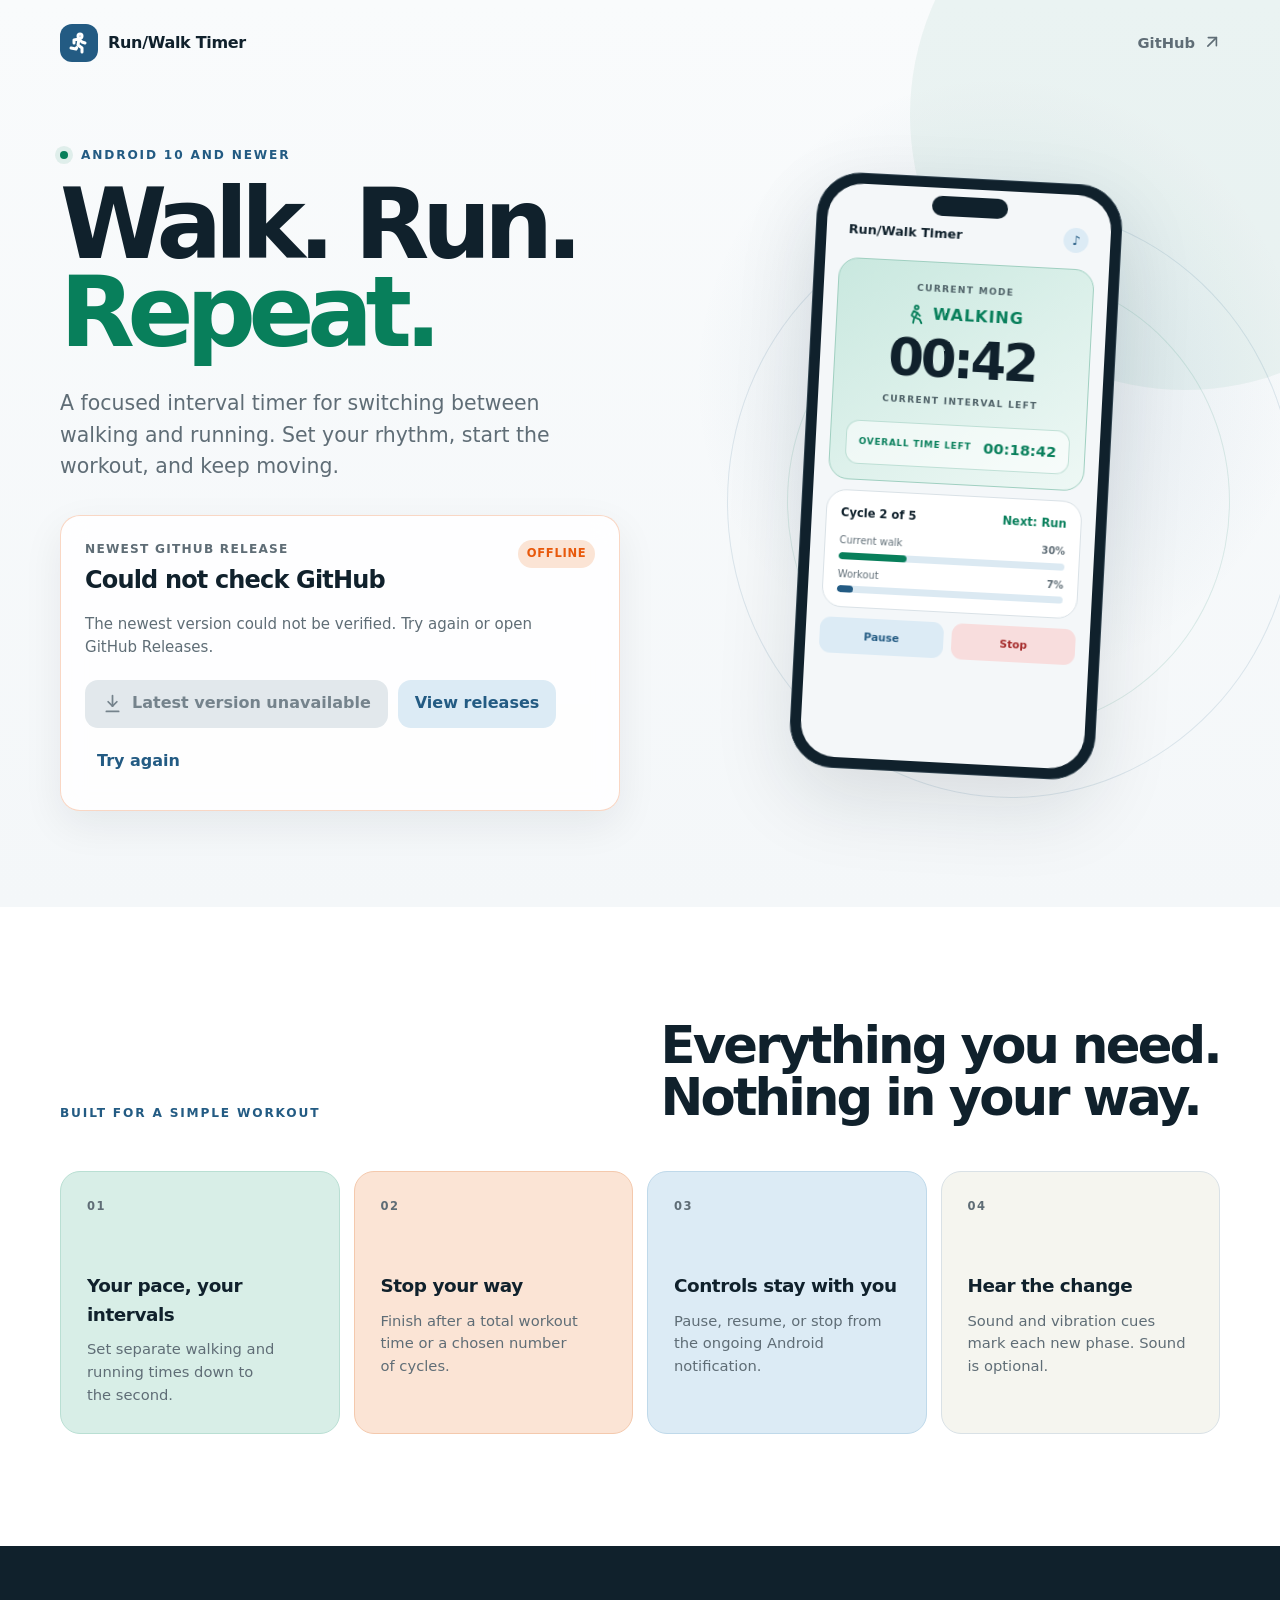
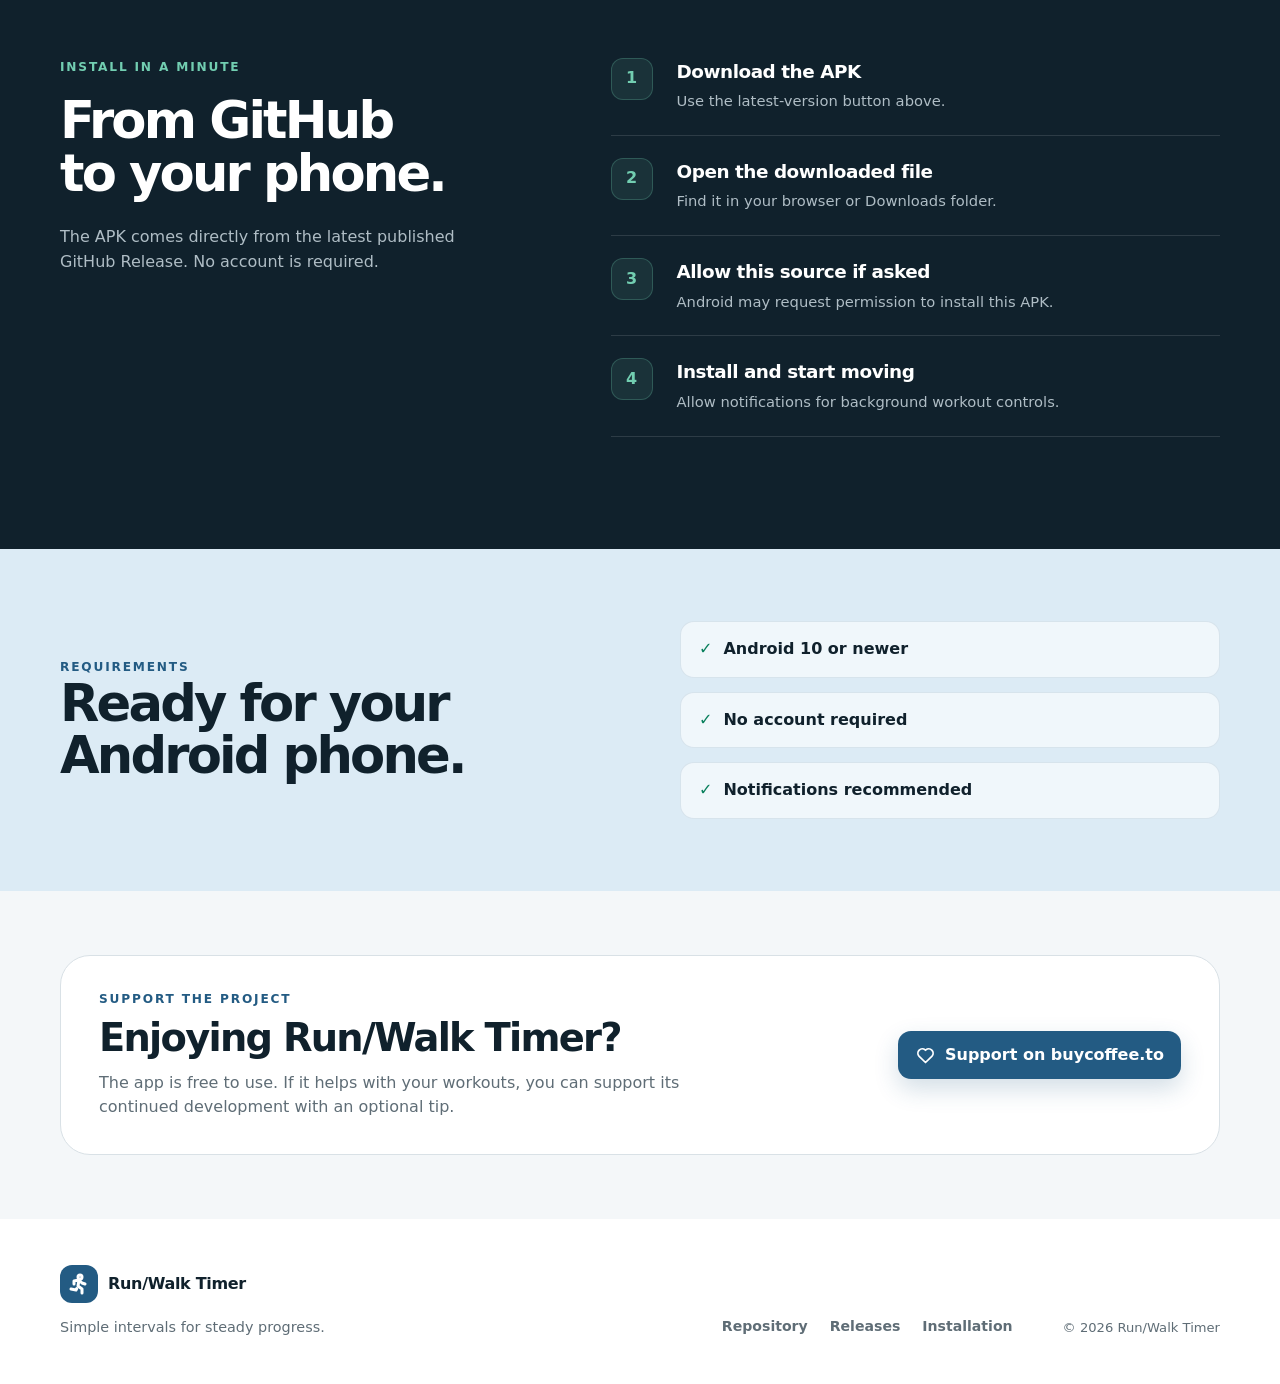
==== commit 0eae2551: "Add developer support links" ====
--- a/website/index.html
+++ b/website/index.html
@@ -237,6 +237,30 @@
           </ul>
         </div>
       </section>
+
+      <section class="support-section" aria-labelledby="support-title">
+        <div class="shell support-inner">
+          <div>
+            <p class="eyebrow">Support the project</p>
+            <h2 id="support-title">Enjoying Run/Walk Timer?</h2>
+            <p>
+              The app is free to use. If it helps with your workouts, you can
+              support its continued development with an optional tip.
+            </p>
+          </div>
+          <a
+            class="button button-primary support-button"
+            href="https://buycoffee.to/michal-skoryk"
+            target="_blank"
+            rel="noopener noreferrer"
+          >
+            <svg viewBox="0 0 24 24" aria-hidden="true">
+              <path d="M19.5 12.6 12 20l-7.5-7.4a5 5 0 0 1 7.1-7L12 6l.4-.4a5 5 0 0 1 7.1 7Z" />
+            </svg>
+            <span>Support on buycoffee.to</span>
+          </a>
+        </div>
+      </section>
     </main>
 
     <footer class="site-footer">
--- a/website/styles.css
+++ b/website/styles.css
@@ -801,6 +801,46 @@
   font-weight: 900;
 }
 
+.support-section {
+  padding: 64px 0;
+  background: var(--paper);
+}
+
+.support-inner {
+  display: flex;
+  gap: 48px;
+  align-items: center;
+  justify-content: space-between;
+  padding: 34px 38px;
+  background: var(--surface);
+  border: 1px solid var(--line);
+  border-radius: var(--radius-lg);
+}
+
+.support-inner .eyebrow,
+.support-inner h2,
+.support-inner p {
+  margin: 0;
+}
+
+.support-inner h2 {
+  margin-top: 8px;
+  font-size: clamp(1.8rem, 3vw, 2.7rem);
+  line-height: 1.08;
+  letter-spacing: -0.045em;
+}
+
+.support-inner p:last-child {
+  max-width: 650px;
+  margin-top: 12px;
+  color: var(--muted);
+}
+
+.support-button {
+  flex: 0 0 auto;
+  white-space: nowrap;
+}
+
 .site-footer {
   padding: 46px 0;
   background: var(--surface);
@@ -948,6 +988,16 @@
     align-items: start;
   }
 
+  .support-inner {
+    display: grid;
+    gap: 24px;
+    padding: 28px;
+  }
+
+  .support-button {
+    width: 100%;
+  }
+
   .copyright {
     grid-column: auto;
   }
@@ -977,6 +1027,15 @@
 
   .release-card {
     padding: 20px;
+  }
+
+  .support-section {
+    padding: 48px 0;
+  }
+
+  .support-inner {
+    padding: 24px 20px;
+    border-radius: var(--radius-md);
   }
 
   .release-actions,
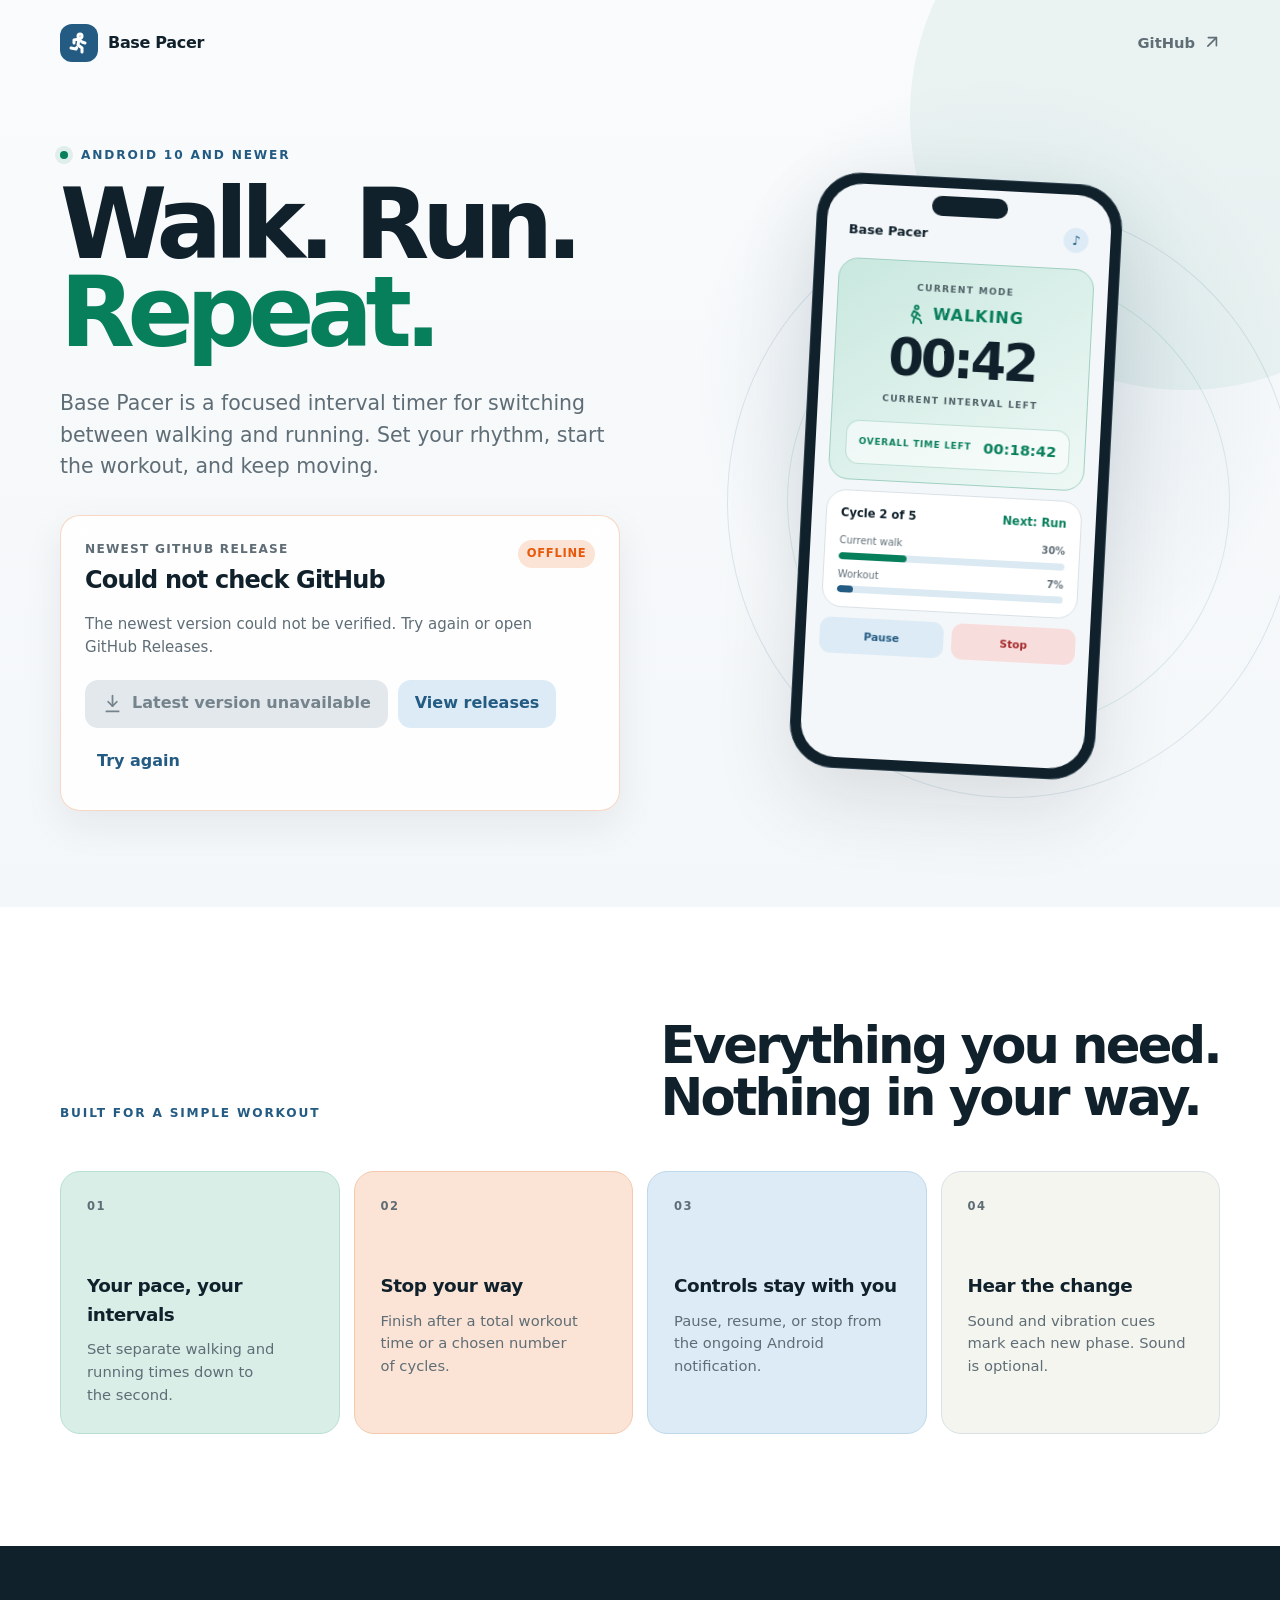
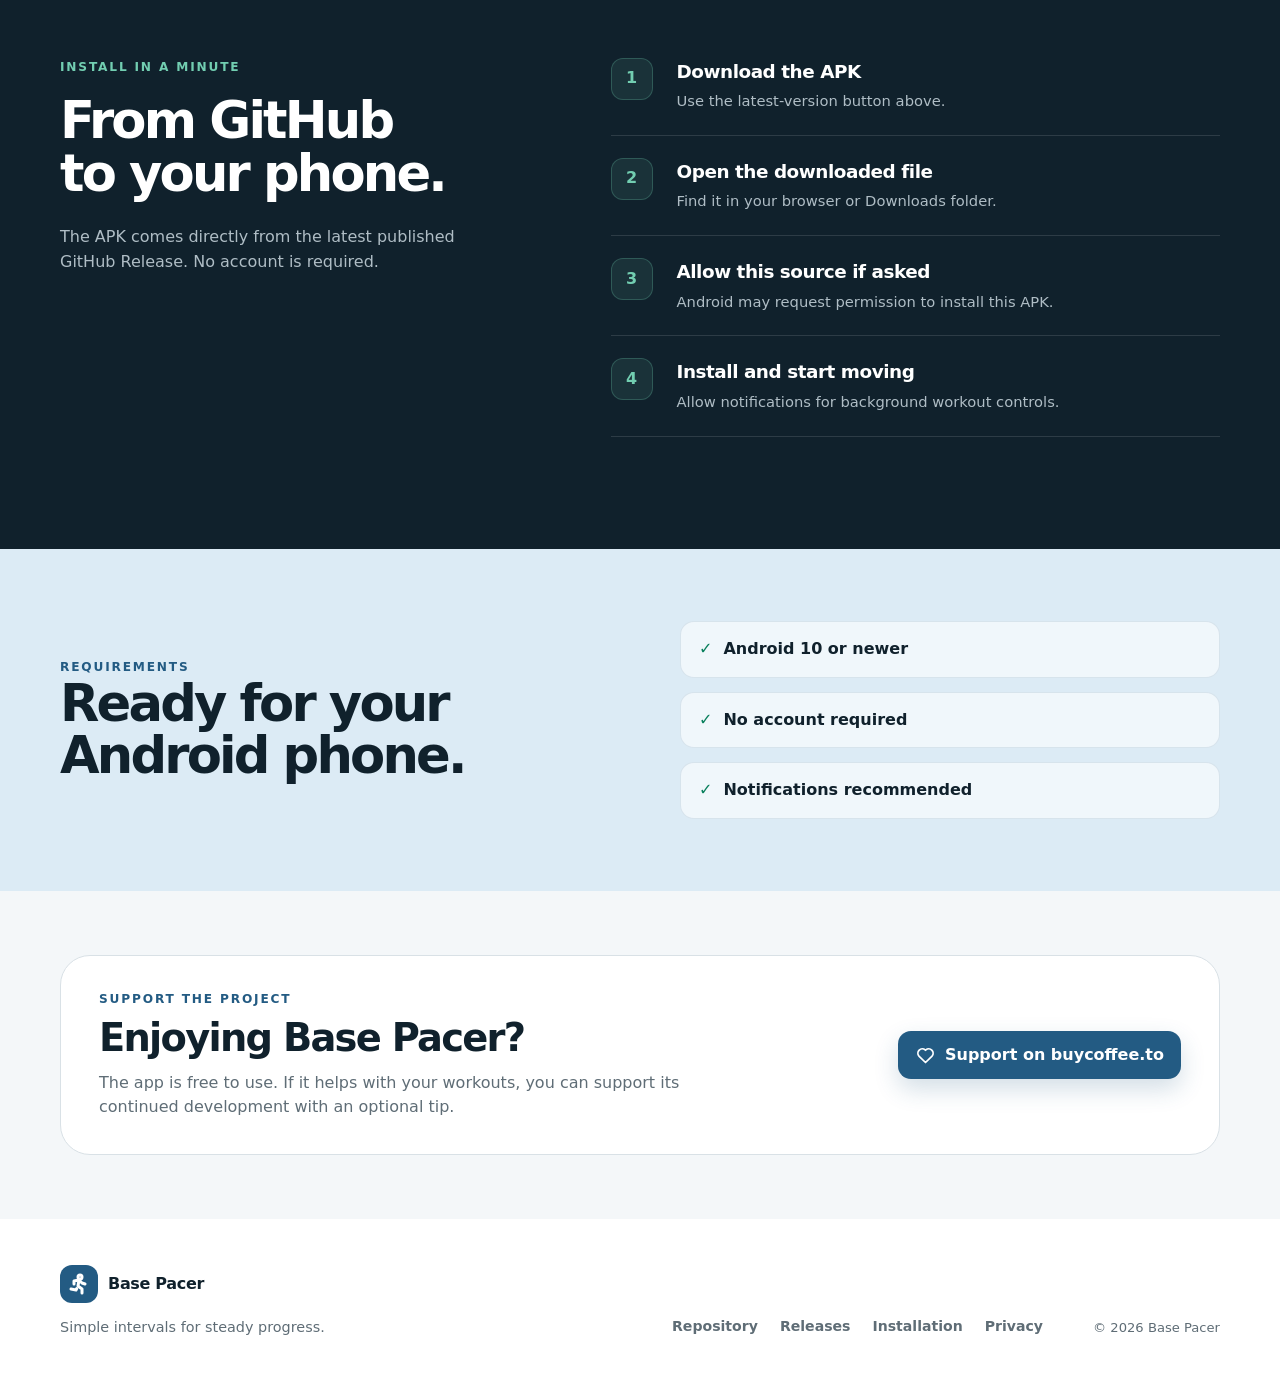
==== commit c1b56200: "Add public Base Pacer privacy policy" ====
--- a/website/index.html
+++ b/website/index.html
@@ -5,10 +5,10 @@
     <meta name="viewport" content="width=device-width, initial-scale=1" />
     <meta
       name="description"
-      content="Download the latest Run/Walk Timer APK directly from GitHub Releases."
+      content="Download the latest Base Pacer: Run/Walk Timer APK directly from GitHub Releases."
     />
     <meta name="theme-color" content="#f4f7f9" />
-    <title>Run/Walk Timer — Android download</title>
+    <title>Base Pacer: Run/Walk Timer — Android download</title>
     <link rel="icon" href="favicon.svg" type="image/svg+xml" />
     <link rel="stylesheet" href="styles.css" />
     <script src="config.js" defer></script>
@@ -19,7 +19,7 @@
 
     <header class="site-header">
       <div class="shell header-inner">
-        <a class="brand" href="#top" aria-label="Run/Walk Timer home">
+        <a class="brand" href="#top" aria-label="Base Pacer home">
           <span class="brand-mark" aria-hidden="true">
             <svg viewBox="0 0 24 24" role="img">
               <path d="M11.007 5a2 2 0 1 0 4 0a2 2 0 1 0 -4 0" />
@@ -28,7 +28,7 @@
               <path d="M7 12v-3l5 -1l3 3l3 1" />
             </svg>
           </span>
-          <span>Run/Walk Timer</span>
+          <span>Base Pacer</span>
         </a>
 
         <a class="header-link" data-repository-link href="#">
@@ -51,8 +51,9 @@
             </p>
             <h1>Walk. Run.<br /><span>Repeat.</span></h1>
             <p class="hero-intro">
-              A focused interval timer for switching between walking and running.
-              Set your rhythm, start the workout, and keep moving.
+              Base Pacer is a focused interval timer for switching between
+              walking and running. Set your rhythm, start the workout, and keep
+              moving.
             </p>
 
             <section
@@ -113,14 +114,14 @@
             </section>
           </div>
 
-          <div class="phone-stage" aria-label="Preview of the Run/Walk Timer app">
+          <div class="phone-stage" aria-label="Preview of the Base Pacer app">
             <div class="orbit orbit-one" aria-hidden="true"></div>
             <div class="orbit orbit-two" aria-hidden="true"></div>
             <div class="phone">
               <div class="phone-speaker" aria-hidden="true"></div>
               <div class="phone-screen">
                 <div class="phone-title-row">
-                  <span>Run/Walk Timer</span>
+                  <span>Base Pacer</span>
                   <span class="phone-sound" aria-hidden="true">♪</span>
                 </div>
 
@@ -242,7 +243,7 @@
         <div class="shell support-inner">
           <div>
             <p class="eyebrow">Support the project</p>
-            <h2 id="support-title">Enjoying Run/Walk Timer?</h2>
+            <h2 id="support-title">Enjoying Base Pacer?</h2>
             <p>
               The app is free to use. If it helps with your workouts, you can
               support its continued development with an optional tip.
@@ -270,7 +271,7 @@
             <span class="brand-mark" aria-hidden="true">
               <svg viewBox="0 0 24 24"><path d="M11.007 5a2 2 0 1 0 4 0a2 2 0 1 0 -4 0" /><path d="M4 17l5 1l.75 -1.5" /><path d="M15 21v-4l-4 -3l1 -6" /><path d="M7 12v-3l5 -1l3 3l3 1" /></svg>
             </span>
-            <span>Run/Walk Timer</span>
+            <span>Base Pacer</span>
           </a>
           <p>Simple intervals for steady progress.</p>
         </div>
@@ -278,8 +279,9 @@
           <a data-repository-link href="#">Repository</a>
           <a data-releases-link href="#">Releases</a>
           <a href="#install">Installation</a>
+          <a href="privacy.html">Privacy</a>
         </nav>
-        <p class="copyright">© <span id="current-year"></span> Run/Walk Timer</p>
+        <p class="copyright">© <span id="current-year"></span> Base Pacer</p>
       </div>
     </footer>
   </body>
--- a/website/styles.css
+++ b/website/styles.css
@@ -841,6 +841,102 @@
   white-space: nowrap;
 }
 
+.legal-header {
+  position: relative;
+  padding-bottom: 24px;
+  background: #f9fbfc;
+  border-bottom: 1px solid var(--line);
+}
+
+.legal-main {
+  background: var(--paper);
+}
+
+.legal-shell {
+  max-width: 820px;
+}
+
+.legal-hero {
+  padding: 72px 0 52px;
+  background:
+    radial-gradient(circle at 80% 22%, rgb(35 91 131 / 10%), transparent 32%),
+    linear-gradient(180deg, #f9fbfc 0%, var(--paper) 100%);
+}
+
+.legal-hero .eyebrow {
+  margin-bottom: 14px;
+}
+
+.legal-hero h1 {
+  margin: 0;
+  font-size: clamp(3rem, 8vw, 5.8rem);
+}
+
+.legal-effective {
+  margin: 18px 0 0;
+  color: var(--blue);
+  font-size: 0.92rem;
+  font-weight: 800;
+}
+
+.legal-intro {
+  max-width: 720px;
+  margin: 22px 0 0;
+  color: var(--muted);
+  font-size: clamp(1.05rem, 2vw, 1.25rem);
+}
+
+.legal-content {
+  padding: 0 0 80px;
+}
+
+.legal-card {
+  padding: clamp(28px, 6vw, 56px);
+  background: var(--surface);
+  border: 1px solid var(--line);
+  border-radius: var(--radius-lg);
+  box-shadow: 0 24px 70px rgb(16 33 44 / 8%);
+}
+
+.legal-card section + section {
+  padding-top: 32px;
+  margin-top: 32px;
+  border-top: 1px solid var(--line);
+}
+
+.legal-card h2 {
+  margin: 0 0 12px;
+  font-size: clamp(1.35rem, 3vw, 1.75rem);
+  letter-spacing: -0.025em;
+}
+
+.legal-card p {
+  margin: 0;
+  color: var(--muted);
+}
+
+.legal-card p + p,
+.legal-card ul + p {
+  margin-top: 14px;
+}
+
+.legal-card ul {
+  display: grid;
+  gap: 10px;
+  margin: 16px 0 0;
+  padding-left: 24px;
+  color: var(--muted);
+}
+
+.legal-card a {
+  color: var(--blue);
+  font-weight: 700;
+}
+
+.legal-card strong {
+  color: var(--ink);
+}
+
 .site-footer {
   padding: 46px 0;
   background: var(--surface);
@@ -1031,6 +1127,18 @@
 
   .support-section {
     padding: 48px 0;
+  }
+
+  .legal-hero {
+    padding: 52px 0 40px;
+  }
+
+  .legal-content {
+    padding-bottom: 56px;
+  }
+
+  .legal-card {
+    border-radius: var(--radius-md);
   }
 
   .support-inner {
